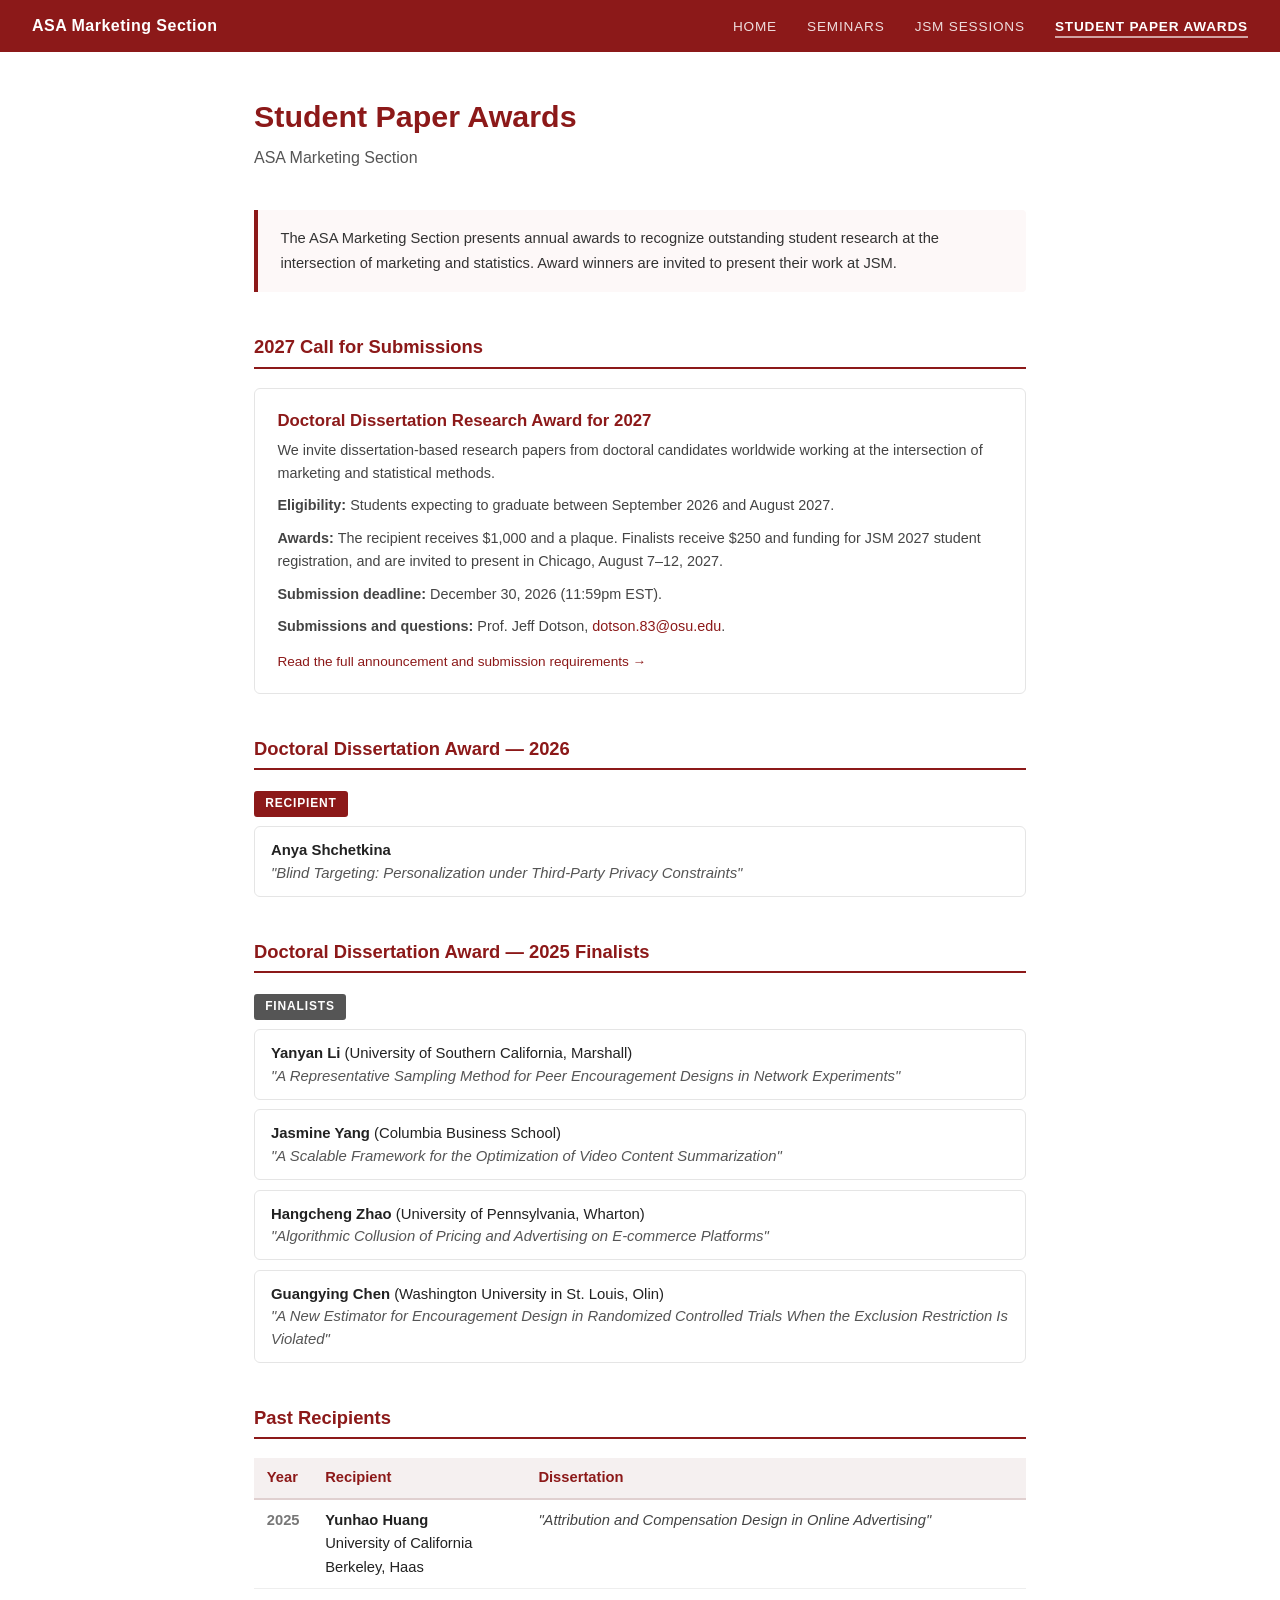
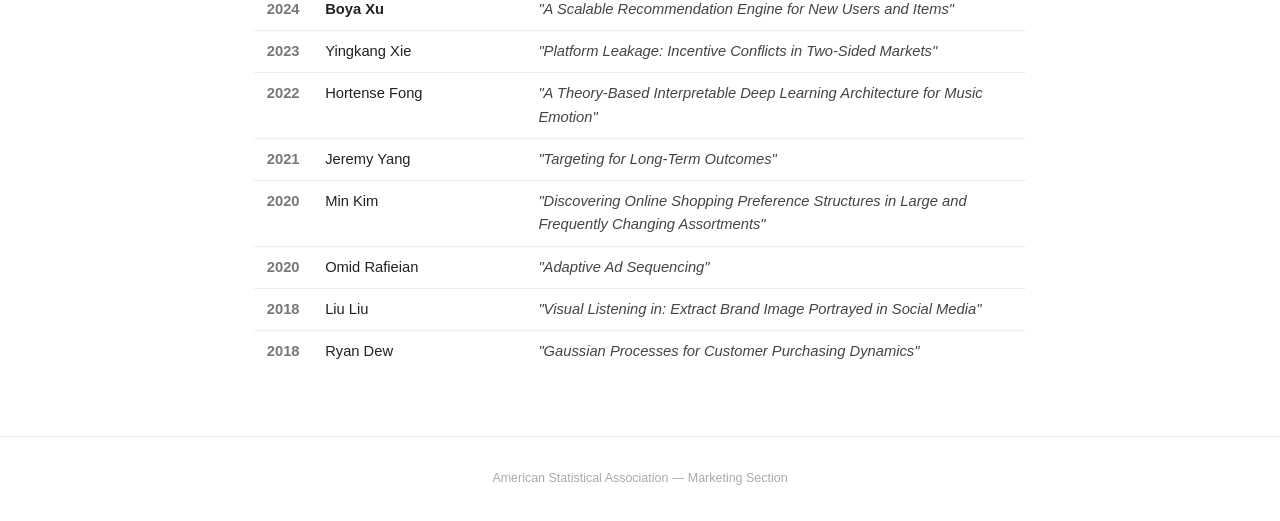
==== awards.html @ 9f7cbcac "Publish 2027 doctoral award call and update award recipients" ====
<!DOCTYPE html>
<html lang="en">
<head>
  <meta charset="UTF-8" />
  <meta name="viewport" content="width=device-width, initial-scale=1.0" />
  <title>Student Paper Awards — ASA Marketing Section</title>
  <link rel="stylesheet" href="style.css" />
</head>
<body class="award-page">
<header class="site-header">
  <a class="nav-title" href="index.html">ASA Marketing Section</a>
  <nav>
    <a href="index.html">Home</a>
    <a href="seminars.html">Seminars</a>
    <a href="jsm.html">JSM Sessions</a>
    <a href="awards.html" class="active">Student Paper Awards</a>
  </nav>
</header>
<main class="page-content">

  <h1 class="page-title">Student Paper Awards</h1>
  <p class="page-subtitle">ASA Marketing Section</p>

  <div class="about-section">
    <p>The ASA Marketing Section presents annual awards to recognize outstanding student research at the intersection of marketing and statistics. Award winners are invited to present their work at JSM.</p>
  </div>

  <h2 class="season-heading">2027 Call for Submissions</h2>
  <div class="talk-card">
    <h3 class="talk-title"><a href="doctoral-dissertation-award-2027.html">Doctoral Dissertation Research Award for 2027</a></h3>
    <p class="talk-speaker">We invite dissertation-based research papers from doctoral candidates worldwide working at the intersection of marketing and statistical methods.</p>
    <p class="talk-speaker"><strong>Eligibility:</strong> Students expecting to graduate between September 2026 and August 2027.</p>
    <p class="talk-speaker"><strong>Awards:</strong> The recipient receives $1,000 and a plaque. Finalists receive $250 and funding for JSM 2027 student registration, and are invited to present in Chicago, August 7–12, 2027.</p>
    <p class="talk-speaker"><strong>Submission deadline:</strong> December 30, 2026 (11:59pm EST).</p>
    <p class="talk-speaker"><strong>Submissions and questions:</strong> Prof. Jeff Dotson, <a href="mailto:dotson.83@osu.edu">dotson.83@osu.edu</a>.</p>
    <a class="read-more" href="doctoral-dissertation-award-2027.html">Read the full announcement and submission requirements →</a>
  </div>

  <h2 class="season-heading">Doctoral Dissertation Award — 2026</h2>
  <div class="award-block">
    <div class="award-label recipient-label">Recipient</div>
    <ul class="award-list">
      <li><strong>Anya Shchetkina</strong><br>
        <em>"Blind Targeting: Personalization under Third-Party Privacy Constraints"</em></li>
    </ul>
  </div>

  <h2 class="season-heading">Doctoral Dissertation Award — 2025 Finalists</h2>

  <div class="award-block">
    <div class="award-label finalist-label">Finalists</div>
    <ul class="award-list">
      <li><strong>Yanyan Li</strong> (University of Southern California, Marshall)<br>
        <em>"A Representative Sampling Method for Peer Encouragement Designs in Network Experiments"</em></li>
      <li><strong>Jasmine Yang</strong> (Columbia Business School)<br>
        <em>"A Scalable Framework for the Optimization of Video Content Summarization"</em></li>
      <li><strong>Hangcheng Zhao</strong> (University of Pennsylvania, Wharton)<br>
        <em>"Algorithmic Collusion of Pricing and Advertising on E-commerce Platforms"</em></li>
      <li><strong>Guangying Chen</strong> (Washington University in St. Louis, Olin)<br>
        <em>"A New Estimator for Encouragement Design in Randomized Controlled Trials When the Exclusion Restriction Is Violated"</em></li>
    </ul>
  </div>

  <h2 class="season-heading">Past Recipients</h2>

  <table class="award-table">
    <thead>
      <tr><th>Year</th><th>Recipient</th><th>Dissertation</th></tr>
    </thead>
    <tbody>
      <tr><td>2025</td><td><strong>Yunhao Huang</strong><br>University of California Berkeley, Haas</td><td><em>"Attribution and Compensation Design in Online Advertising"</em></td></tr>
      <tr><td>2024</td><td><strong>Boya Xu</strong></td><td><em>"A Scalable Recommendation Engine for New Users and Items"</em></td></tr>
      <tr><td>2023</td><td>Yingkang Xie</td><td><em>"Platform Leakage: Incentive Conflicts in Two-Sided Markets"</em></td></tr>
      <tr><td>2022</td><td>Hortense Fong</td><td><em>"A Theory-Based Interpretable Deep Learning Architecture for Music Emotion"</em></td></tr>
      <tr><td>2021</td><td>Jeremy Yang</td><td><em>"Targeting for Long-Term Outcomes"</em></td></tr>
      <tr><td>2020</td><td>Min Kim</td><td><em>"Discovering Online Shopping Preference Structures in Large and Frequently Changing Assortments"</em></td></tr>
      <tr><td>2020</td><td>Omid Rafieian</td><td><em>"Adaptive Ad Sequencing"</em></td></tr>
      <tr><td>2018</td><td>Liu Liu</td><td><em>"Visual Listening in: Extract Brand Image Portrayed in Social Media"</em></td></tr>
      <tr><td>2018</td><td>Ryan Dew</td><td><em>"Gaussian Processes for Customer Purchasing Dynamics"</em></td></tr>
    </tbody>
  </table>

</main>
<footer class="site-footer">
  American Statistical Association — Marketing Section
</footer>
</body>
</html>
---- style.css ----
/* ── Reset & Base ─────────────────────────────────────────── */
*, *::before, *::after { box-sizing: border-box; margin: 0; padding: 0; }

body {
  font-family: -apple-system, BlinkMacSystemFont, "Segoe UI", Roboto,
               "Helvetica Neue", Arial, sans-serif;
  font-size: 16px;
  line-height: 1.6;
  color: #222;
  background: #fff;
}

a { color: #8c1919; text-decoration: none; }
a:hover { text-decoration: underline; }

/* ── Navbar ───────────────────────────────────────────────── */
.site-header {
  background-color: #8c1919;
  padding: 0 2rem;
  display: flex;
  align-items: center;
  justify-content: space-between;
  height: 52px;
  position: sticky;
  top: 0;
  z-index: 100;
}

.site-header .nav-title {
  color: #fff;
  font-size: 1rem;
  font-weight: 600;
  letter-spacing: 0.03em;
  white-space: nowrap;
}

.site-header nav a {
  color: rgba(255,255,255,0.85);
  font-size: 0.85rem;
  font-weight: 400;
  letter-spacing: 0.06em;
  text-transform: uppercase;
  margin-left: 1.6rem;
}

.site-header nav a:hover { color: #fff; text-decoration: none; }
.site-header nav a.active { color: #fff; font-weight: 600; border-bottom: 2px solid rgba(255,255,255,0.6); padding-bottom: 2px; }

/* ── Page wrapper ─────────────────────────────────────────── */
.page-content {
  max-width: 820px;
  margin: 0 auto;
  padding: 2.5rem 1.5rem 4rem;
}

/* ── Page title ───────────────────────────────────────────── */
.page-title {
  font-size: 1.9rem;
  font-weight: 700;
  color: #8c1919;
  margin-bottom: 0.25rem;
}

.page-subtitle {
  font-size: 1rem;
  color: #555;
  margin-bottom: 2.5rem;
}

/* ── About section ────────────────────────────────────────── */
.about-section {
  background: #fdf8f8;
  border-left: 4px solid #8c1919;
  padding: 1rem 1.4rem;
  margin-bottom: 1rem;
  border-radius: 0 4px 4px 0;
  font-size: 0.92rem;
  color: #333;
  line-height: 1.7;
}

.about-section p { margin-bottom: 0.5rem; }
.about-section p:last-child { margin-bottom: 0; }

/* ── Season heading ────────────────────────────────────────── */
.season-heading {
  font-size: 1.15rem;
  font-weight: 700;
  color: #8c1919;
  border-bottom: 2px solid #8c1919;
  padding-bottom: 0.3rem;
  margin: 2.5rem 0 1.2rem;
}

/* ── Season heading row with PDF link ──────────────────────── */
.season-heading-row {
  display: flex;
  align-items: center;
  gap: 0.8rem;
  margin: 2.5rem 0 1.2rem;
  border-bottom: 2px solid #8c1919;
  padding-bottom: 0.3rem;
}
.season-heading-row .season-heading {
  margin: 0;
  border-bottom: none;
  padding-bottom: 0;
}
.pdf-link {
  display: inline-block;
  font-size: 0.72rem;
  font-weight: 500;
  font-family: -apple-system, BlinkMacSystemFont, "Segoe UI", Roboto, sans-serif;
  color: #8c1919;
  text-decoration: none;
  border: 1.5px solid #8c1919;
  border-radius: 3px;
  padding: 0.18rem 0.55rem;
  white-space: nowrap;
  line-height: 1.4;
  flex-shrink: 0;
}
.pdf-link:hover {
  background: #8c1919;
  color: #fff !important;
  text-decoration: none;
}

/* ── Talk card ────────────────────────────────────────────── */
.talk-card {
  border: 1px solid #e5e5e5;
  border-radius: 6px;
  padding: 1.2rem 1.4rem;
  margin-bottom: 1rem;
  transition: box-shadow 0.15s;
}

.talk-card:hover { box-shadow: 0 2px 10px rgba(0,0,0,0.08); }

.talk-meta {
  font-size: 0.82rem;
  color: #777;
  margin-bottom: 0.35rem;
}

.talk-title {
  font-size: 1.05rem;
  font-weight: 600;
  color: #111;
  margin-bottom: 0.25rem;
}

.talk-speaker {
  font-size: 0.9rem;
  color: #444;
  margin-bottom: 0.6rem;
}

.talk-speaker em { font-style: normal; color: #666; }

.read-more {
  font-size: 0.85rem;
  font-weight: 500;
  color: #8c1919;
}

/* ── Talk detail page ─────────────────────────────────────── */
.talk-detail-meta {
  font-size: 0.88rem;
  color: #666;
  margin-bottom: 1.5rem;
  line-height: 1.8;
}

.talk-detail-title {
  font-size: 1.5rem;
  font-weight: 700;
  color: #111;
  margin-bottom: 0.5rem;
  line-height: 1.3;
}

.talk-detail-speaker {
  font-size: 1rem;
  color: #444;
  margin-bottom: 1.5rem;
  line-height: 1.6;
}

.talk-detail-speaker strong { color: #222; }
.coauthors { font-size: 0.88rem; color: #666; font-style: italic; }

.abstract-heading {
  font-size: 1rem;
  font-weight: 700;
  text-transform: uppercase;
  letter-spacing: 0.05em;
  color: #8c1919;
  margin-bottom: 0.6rem;
}

.abstract-text {
  font-size: 0.95rem;
  color: #333;
  line-height: 1.75;
}

.action-link {
  display: inline-block;
  margin-top: 1.4rem;
  margin-right: 0.6rem;
  padding: 0.45rem 1.1rem;
  border-radius: 4px;
  font-size: 0.88rem;
  font-weight: 500;
  text-decoration: none;
}

.zoom-link   { background: #8c1919; color: #fff; }
.video-link  { background: #1a5276; color: #fff; }
.slides-link { background: #145a32; color: #fff; }

.zoom-link:hover   { background: #6e1414; color: #fff; text-decoration: none; }
.video-link:hover  { background: #154360; color: #fff; text-decoration: none; }
.slides-link:hover { background: #0e3d22; color: #fff; text-decoration: none; }

.back-link {
  display: inline-block;
  margin-bottom: 1.5rem;
  font-size: 0.85rem;
  color: #8c1919;
}

/* ── Footer ───────────────────────────────────────────────── */
.site-footer {
  text-align: center;
  font-size: 0.78rem;
  color: #aaa;
  padding: 2rem 1rem;
  border-top: 1px solid #eee;
}

/* ── Nav cards (homepage) ─────────────────────────────────── */
.nav-cards {
  display: grid;
  grid-template-columns: repeat(auto-fit, minmax(220px, 1fr));
  gap: 1.2rem;
  margin-top: 1.2rem;
}

.nav-card {
  display: block;
  border: 1px solid #e5e5e5;
  border-radius: 6px;
  padding: 1.4rem;
  text-decoration: none;
  transition: box-shadow 0.15s, border-color 0.15s;
  color: inherit;
}

.nav-card:hover {
  box-shadow: 0 2px 12px rgba(0,0,0,0.1);
  border-color: #8c1919;
  text-decoration: none;
}

.nav-card-title {
  font-size: 1rem;
  font-weight: 700;
  color: #8c1919;
  margin-bottom: 0.5rem;
}

.nav-card-desc {
  font-size: 0.88rem;
  color: #555;
  line-height: 1.6;
}

/* ── Placeholder note ─────────────────────────────────────── */
.placeholder-note {
  margin-top: 2rem;
  padding: 1.2rem 1.4rem;
  background: #f9f9f9;
  border: 1px dashed #ccc;
  border-radius: 6px;
  font-size: 0.92rem;
  color: #777;
}

/* ── Awards page ──────────────────────────────────────────── */
.award-block {
  margin-bottom: 1.4rem;
}

.award-label {
  display: inline-block;
  font-size: 0.75rem;
  font-weight: 700;
  text-transform: uppercase;
  letter-spacing: 0.07em;
  padding: 0.2rem 0.7rem;
  border-radius: 3px;
  margin-bottom: 0.6rem;
}

.recipient-label { background: #8c1919; color: #fff; }
.finalist-label  { background: #555; color: #fff; }

.award-list {
  list-style: none;
  padding: 0;
  margin: 0;
}

.award-list li {
  padding: 0.75rem 1rem;
  border: 1px solid #e5e5e5;
  border-radius: 6px;
  margin-bottom: 0.6rem;
  font-size: 0.93rem;
  line-height: 1.5;
}

.award-list li em { color: #555; }

.award-table {
  width: 100%;
  border-collapse: collapse;
  font-size: 0.92rem;
  margin-top: 0.5rem;
}

.award-table th {
  text-align: left;
  padding: 0.5rem 0.8rem;
  background: #f5f0f0;
  color: #8c1919;
  font-weight: 700;
  border-bottom: 2px solid #e0d0d0;
}

.award-table td {
  padding: 0.55rem 0.8rem;
  border-bottom: 1px solid #eee;
  vertical-align: top;
}

.award-table td:first-child {
  white-space: nowrap;
  color: #777;
  font-weight: 600;
}

.award-table em { color: #444; }

.award-table tr:last-child td { border-bottom: none; }

/* ── JSM page ─────────────────────────────────────────────── */
.jsm-session {
  border: 1px solid #e5e5e5;
  border-radius: 6px;
  padding: 1.3rem 1.5rem;
  margin-bottom: 1.2rem;
}

.jsm-session-type {
  display: inline-block;
  font-size: 0.72rem;
  font-weight: 700;
  text-transform: uppercase;
  letter-spacing: 0.07em;
  background: #f0e8e8;
  color: #8c1919;
  padding: 0.18rem 0.6rem;
  border-radius: 3px;
  margin-bottom: 0.5rem;
}

.jsm-type-mixer { background: #e8f0f5; color: #1a5276; }

.jsm-session-title {
  font-size: 1.05rem;
  font-weight: 700;
  color: #111;
  margin-bottom: 0.35rem;
  line-height: 1.35;
}

.jsm-session-meta {
  font-size: 0.82rem;
  color: #777;
  margin-bottom: 0.25rem;
}

.jsm-session-organizer {
  font-size: 0.82rem;
  color: #666;
  margin-bottom: 0.9rem;
}

.jsm-talk-list {
  list-style: none;
  padding: 0;
  margin: 0;
  border-top: 1px solid #eee;
  padding-top: 0.8rem;
}

.jsm-talk-list li {
  padding: 0.55rem 0;
  border-bottom: 1px solid #f2f2f2;
}

.jsm-talk-list li:last-child { border-bottom: none; }

.jsm-talk-title {
  font-size: 0.92rem;
  color: #222;
  font-style: italic;
  margin-bottom: 0.15rem;
}

.jsm-talk-speaker {
  font-size: 0.83rem;
  color: #666;
}

/* ── Responsive ───────────────────────────────────────────── */
@media (max-width: 600px) {
  .site-header { flex-wrap: wrap; height: auto; padding: 0.6rem 1rem; }
  .site-header nav a { margin-left: 0.9rem; }
  .page-title { font-size: 1.5rem; }
}

/* Full award announcement */
.award-announcement { font-size: 0.95rem; line-height: 1.75; }
.award-announcement p { margin-bottom: 1.15rem; }
.award-announcement ul { padding-left: 1.4rem; margin: 0.5rem 0 1.5rem; }
.award-announcement li { margin-bottom: 0.65rem; }
.award-announcement a { overflow-wrap: anywhere; text-decoration: underline; }

@media (max-width: 820px) {
  .award-page .site-header { height: auto; flex-wrap: wrap; gap: 0.5rem; padding: 0.75rem 1.5rem; }
  .award-page .site-header nav { display: flex; flex-wrap: wrap; gap: 0.5rem 1.2rem; }
  .award-page .site-header nav a { margin-left: 0; white-space: nowrap; }
}
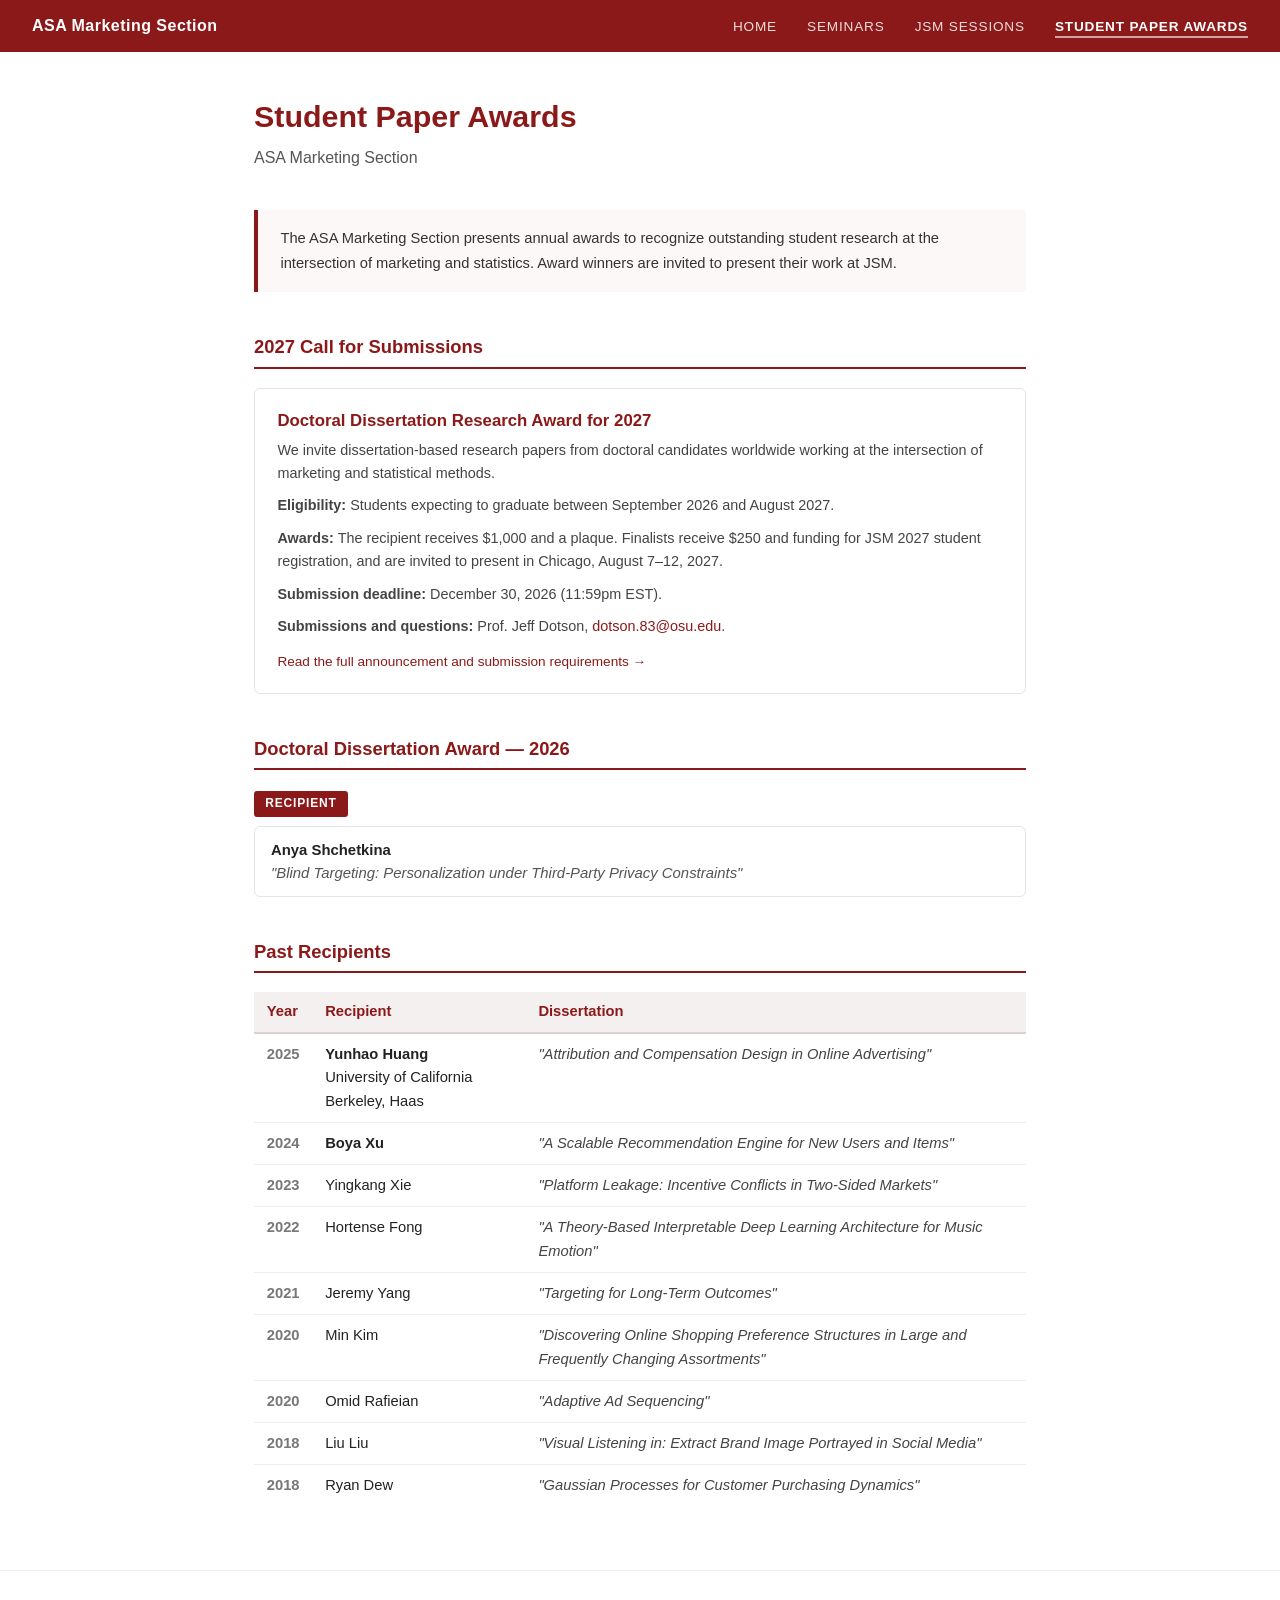
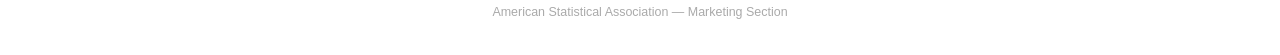
==== commit c166d6b7: "Hide archived 2025 finalists from awards page" ====
--- a/awards.html
+++ b/awards.html
@@ -45,6 +45,7 @@
     </ul>
   </div>
 
+  <!-- Archived 2025 finalists; retained for reference.
   <h2 class="season-heading">Doctoral Dissertation Award — 2025 Finalists</h2>
 
   <div class="award-block">
@@ -60,6 +61,8 @@
         <em>"A New Estimator for Encouragement Design in Randomized Controlled Trials When the Exclusion Restriction Is Violated"</em></li>
     </ul>
   </div>
+
+  -->
 
   <h2 class="season-heading">Past Recipients</h2>
 
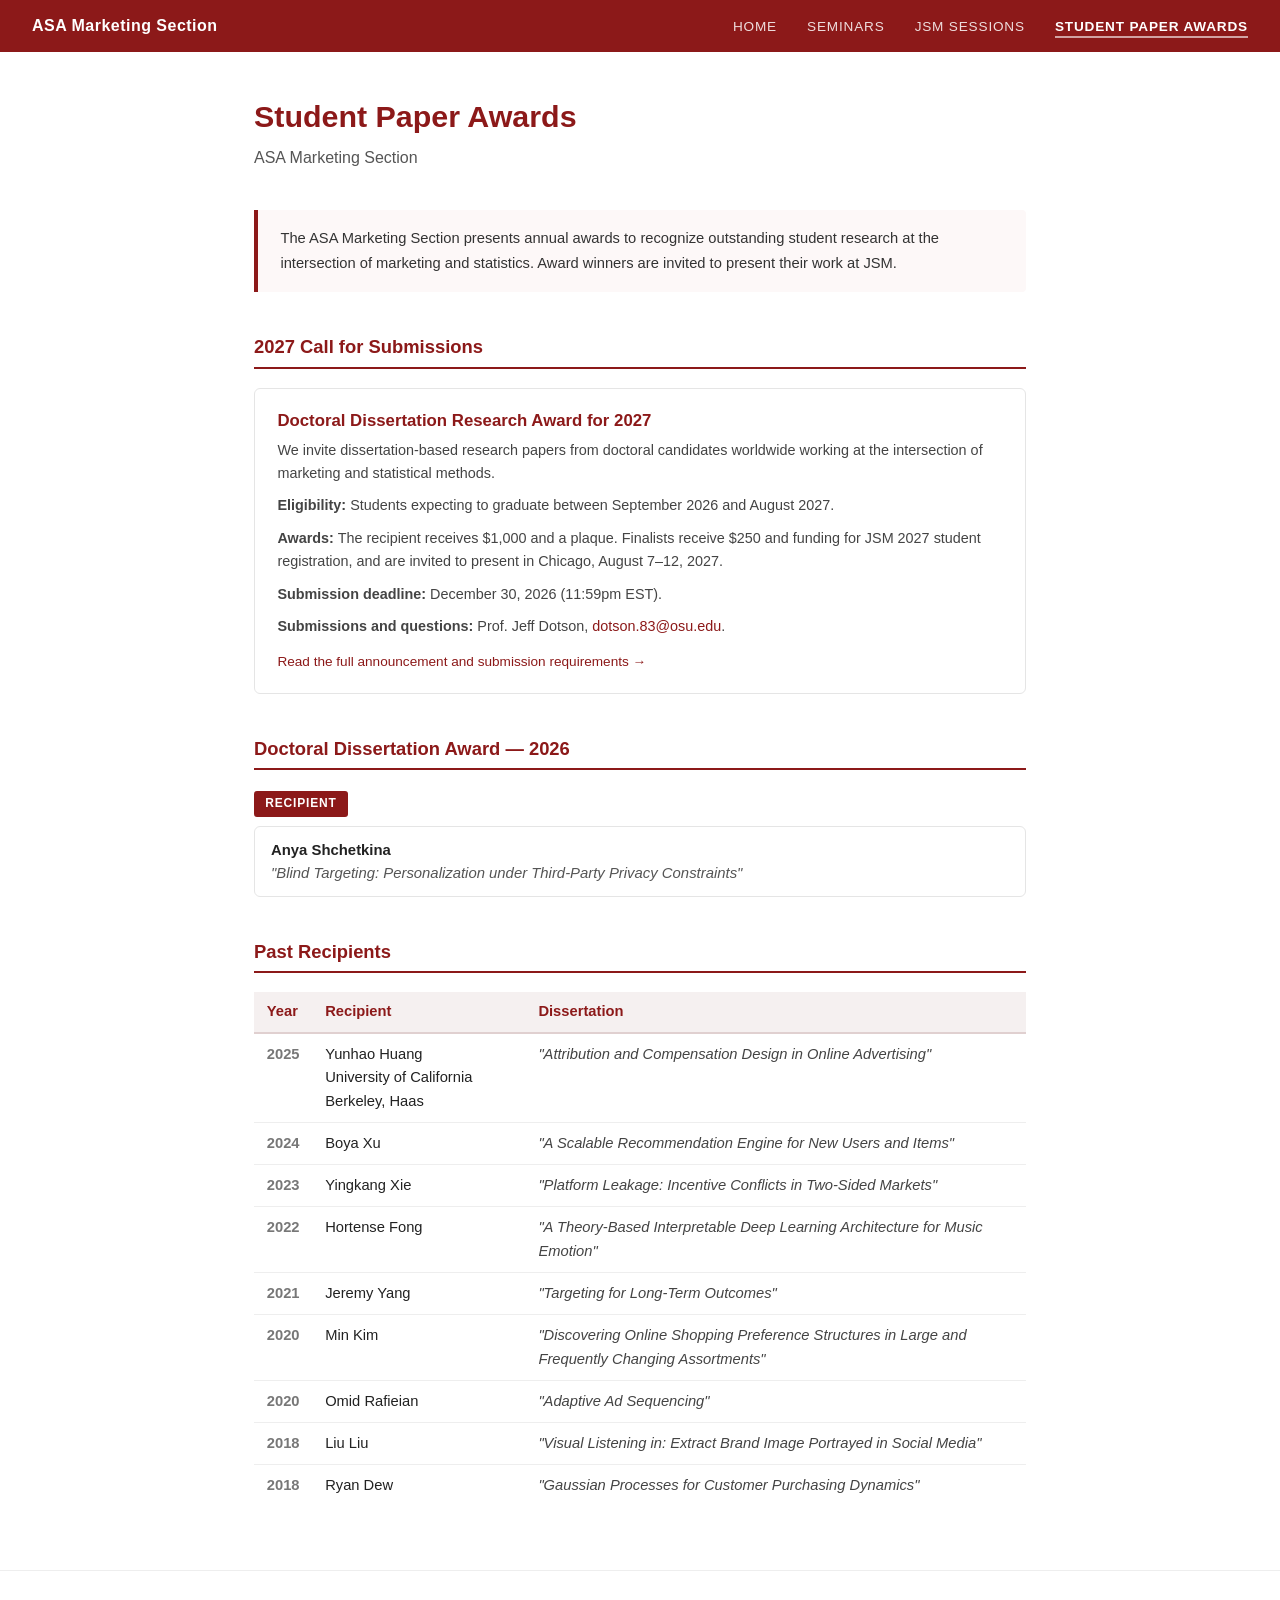
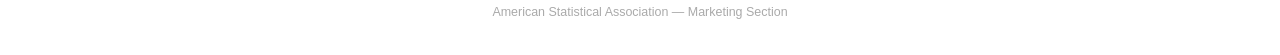
==== commit 09041ee2: "Use consistent name formatting in past recipients table" ====
--- a/awards.html
+++ b/awards.html
@@ -71,8 +71,8 @@
       <tr><th>Year</th><th>Recipient</th><th>Dissertation</th></tr>
     </thead>
     <tbody>
-      <tr><td>2025</td><td><strong>Yunhao Huang</strong><br>University of California Berkeley, Haas</td><td><em>"Attribution and Compensation Design in Online Advertising"</em></td></tr>
-      <tr><td>2024</td><td><strong>Boya Xu</strong></td><td><em>"A Scalable Recommendation Engine for New Users and Items"</em></td></tr>
+      <tr><td>2025</td><td>Yunhao Huang<br>University of California Berkeley, Haas</td><td><em>"Attribution and Compensation Design in Online Advertising"</em></td></tr>
+      <tr><td>2024</td><td>Boya Xu</td><td><em>"A Scalable Recommendation Engine for New Users and Items"</em></td></tr>
       <tr><td>2023</td><td>Yingkang Xie</td><td><em>"Platform Leakage: Incentive Conflicts in Two-Sided Markets"</em></td></tr>
       <tr><td>2022</td><td>Hortense Fong</td><td><em>"A Theory-Based Interpretable Deep Learning Architecture for Music Emotion"</em></td></tr>
       <tr><td>2021</td><td>Jeremy Yang</td><td><em>"Targeting for Long-Term Outcomes"</em></td></tr>
